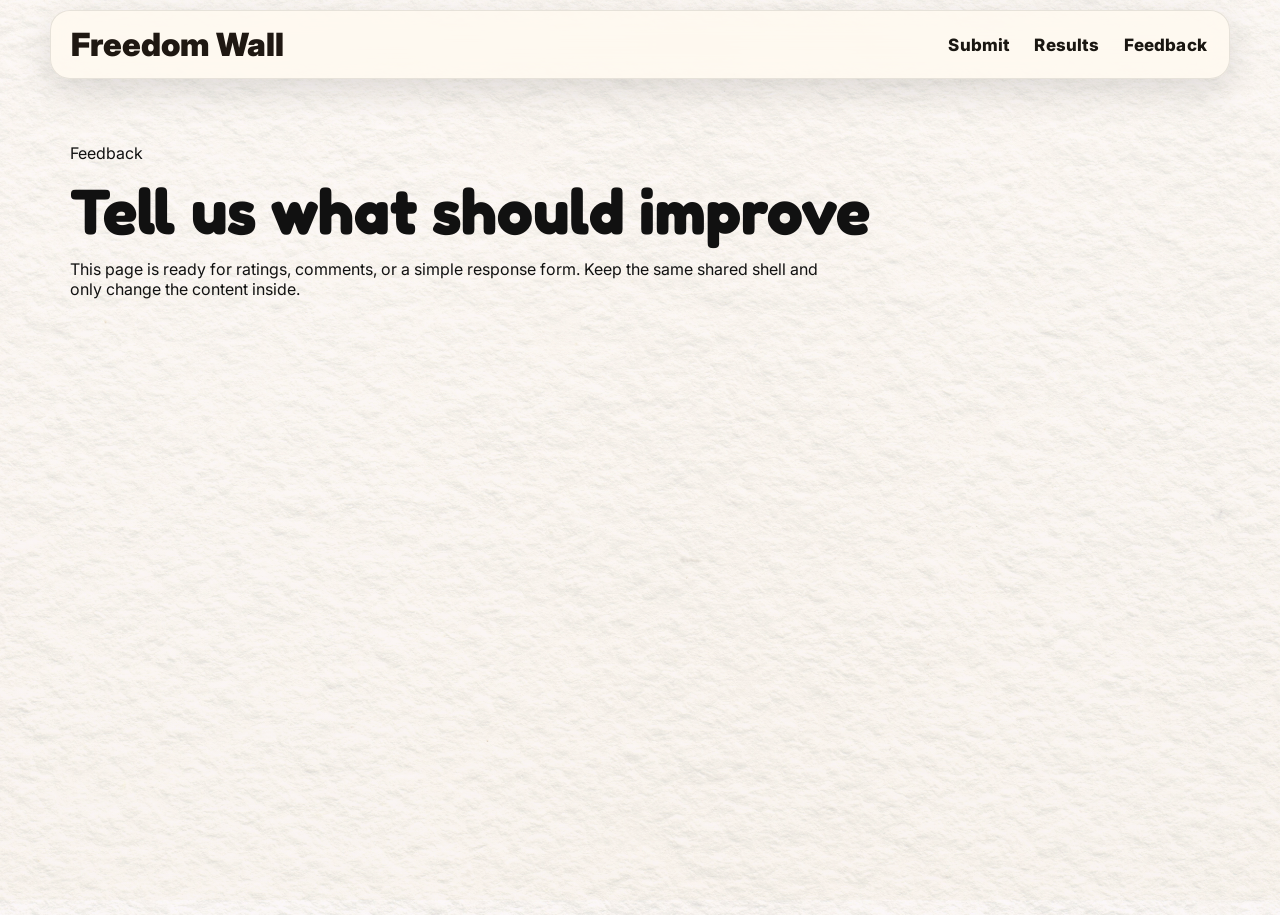
==== feedback.html @ 81dd907f "Update feedback.html" ====
<!DOCTYPE html>
<html lang="en">
<head>
    <meta charset="UTF-8">
    <meta name="viewport" content="width=device-width, initial-scale=1.0">
    <meta name="description" content="Feedback - Freedom Wall">
    <title>Feedback</title>
    <link rel="preconnect" href="https://fonts.googleapis.com">
    <link rel="preconnect" href="https://fonts.gstatic.com" crossorigin>
    <link href="https://fonts.googleapis.com/css2?family=Fredoka:wght@400;500;600;700&family=Inter:wght@400;500;600;700&display=swap" rel="stylesheet">
    <link rel="stylesheet" href="common.css">
</head>
<body>
    <header class="topbar" aria-label="Primary navigation">
        <div class="topbar-inner">
            <div class="brand">
                <a class="brand-link page-name" href="index.html">Freedom Wall</a>
            </div>

            <nav class="nav-links" role="navigation" aria-label="Main links">
                <a class="nav-link" href="submit.html">Submit</a>
                <a class="nav-link" href="results.html">Results</a>
                <a class="nav-link" href="feedback.html">Feedback</a>
            </nav>
        </div>
    </header>

    <main class="page">
        <section class="feedback-section" aria-labelledby="feedback-heading">
            <p class="eyebrow">Feedback</p>
            <h1 id="feedback-heading">Tell us what should improve</h1>
            <p class="hero-text">This page is ready for ratings, comments, or a simple response form. Keep the same shared shell and only change the content inside.</p>
        </section>
    </main>
</body>
</html>
---- common.css ----
:root {
    --bg: #fffaf0;
    --card: #fff4d6;
    --accent: #eb812a;
    --text: #111111;
    --muted: #8c400d;
}

* {
    box-sizing: border-box;
}

html,
body {
    margin: 0;
    min-height: 100%;
    color: var(--text);
    font-family: "Folio", Inter, Arial, sans-serif;
}

body {
    position: relative;
    overflow-x: hidden;
    background-color: #f4efe6;
    background-image: url('assets/images/paper.jpg');
    background-repeat: no-repeat;
    background-size: cover;
    background-attachment: fixed;
}

body::before {
    content: "";
    position: fixed;
    inset: 0;
    background: linear-gradient(rgba(255, 250, 242, 0.28), rgba(244, 233, 214, 0.18));
    pointer-events: none;
    z-index: 0;
}

.topbar {
    position: sticky;
    top: 0;
    z-index: 10;
    padding: 10px 0 8px;
}

.topbar-inner,
.page {
    max-width: 1180px;
    margin: 0 auto;
    padding: 16px 20px;
    position: relative;
    z-index: 1;
}

.topbar-inner {
    display: flex;
    align-items: center;
    justify-content: space-between;
    color: #1f1812;
    padding-top: 14px;
    padding-bottom: 14px;
    border: 1px solid rgba(24, 20, 16, 0.1);
    border-radius: 20px;
    background: rgba(255, 250, 240, 0.84);
    box-shadow: 0 12px 34px rgba(17, 17, 17, 0.12);
    backdrop-filter: blur(14px) saturate(1.1);
    -webkit-backdrop-filter: blur(14px) saturate(1.1);
}

.brand {
    display: flex;
    align-items: center;
    gap: 12px;
}

.page-name {
    font-size: 32px;
    font-weight: 900;
    display: block;
}

.brand-link,
.brand-link:link,
.brand-link:visited,
.brand-link:hover,
.brand-link:active {
    color: inherit;
    text-decoration: none;
}

.brand-link:focus {
    outline: none;
    box-shadow: none;
}

.nav-links {
    display: flex;
    gap: 20px;
    align-items: center;
}

.nav-link {
    position: relative;
    color: #1a1712;
    text-decoration: none;
    font-weight: 800;
    font-size: 17px;
    letter-spacing: 0.01em;
    padding: 6px 2px;
    transition: color 0.18s ease;
}

.nav-link:hover,
.nav-link:focus {
    color: #000000;
}

.nav-link::after {
    content: "";
    position: absolute;
    left: 0;
    bottom: -6px;
    width: 100%;
    height: 3px;
    background: var(--accent);
    transform: scaleX(0);
    transform-origin: left;
    transition: transform 0.28s ease;
    border-radius: 2px;
}

.nav-link:hover::after,
.nav-link:focus::after {
    transform: scaleX(1);
}

.page {
    position: relative;
    z-index: 1;
    min-height: calc(100vh - 72px);
}

.submit-button,
.results-button,
.btn,
.btnn {
    display: inline-block;
    padding: 12px 18px;
    border-radius: 12px;
    text-decoration: none;
    font-weight: 800;
    font-size: 16px;
}

.submit-button,
.btn {
    background: var(--accent);
    color: #fff;
    border: 1px solid transparent;
}

.results-button,
.btnn {
    border: 1px solid var(--text);
    color: var(--text);
    background: transparent;
}

.results-section,
.submit-section,
.feedback-section {
    padding: 24px 0;
}

.results-section h1,
.submit-section h1,
.feedback-section h1 {
    margin: 0;
    font-family: "Pump", Fredoka, Inter, sans-serif;
    font-size: clamp(42px, 5vw, 64px);
    line-height: 1;
    color: #111111;
}

.results-section .hero-text,
.submit-section .hero-text,
.feedback-section .hero-text {
    max-width: 760px;
}

@media (max-width: 900px) {
    .topbar-inner,
    .page {
        padding-left: 16px;
        padding-right: 16px;
    }

    .topbar-inner {
        border-radius: 18px;
    }
}

@media (max-width: 640px) {
    .nav-links {
        gap: 12px;
    }

    .page-name {
        font-size: 24px;
    }
}
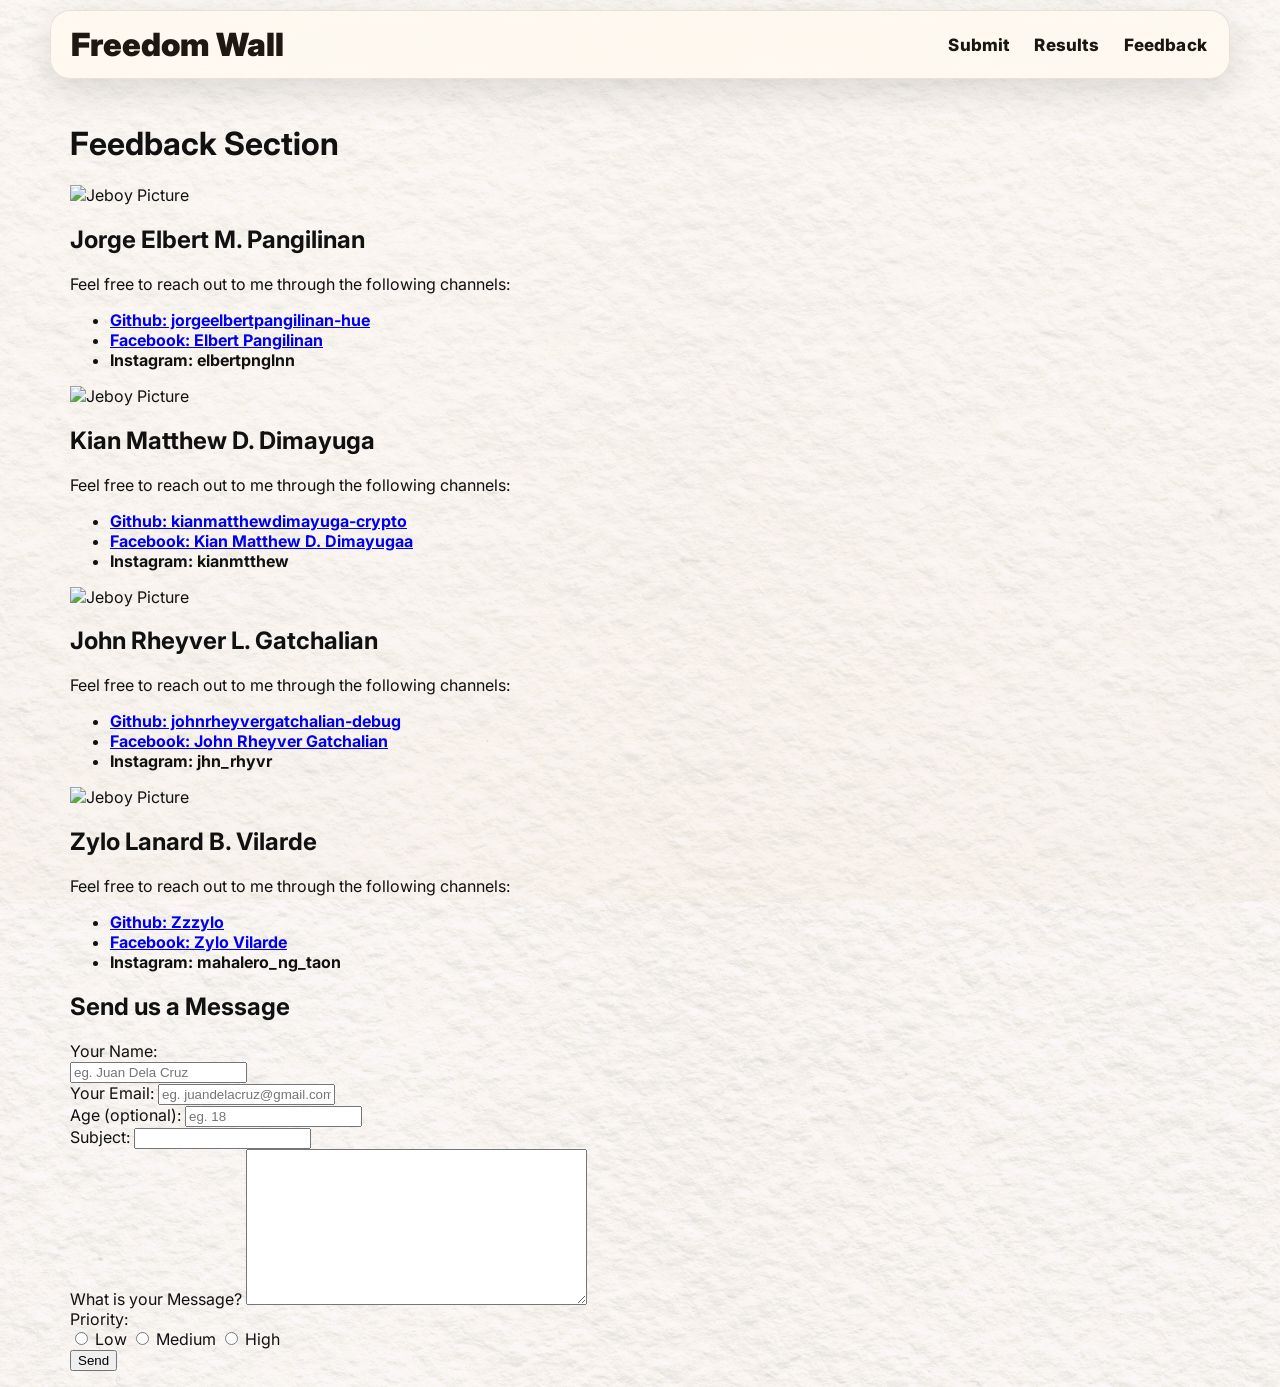
==== commit 64be8a16: "Enhance feedback.html with contact details and form Updated the feedback section to include contact " ====
--- a/feedback.html
+++ b/feedback.html
@@ -26,11 +26,88 @@
     </header>
 
     <main class="page">
-        <section class="feedback-section" aria-labelledby="feedback-heading">
-            <p class="eyebrow">Feedback</p>
-            <h1 id="feedback-heading">Tell us what should improve</h1>
-            <p class="hero-text">This page is ready for ratings, comments, or a simple response form. Keep the same shared shell and only change the content inside.</p>
-        </section>
+        <h1 class="feedback-title">Feedback Section</h1>
+        <div class="mainBox">
+            <div class="contacts-box">
+                <div class="sub-box">
+                <div class="jeboy-contacts">
+                    <img class="jeboy-pic" src="pictureKo.png" alt="Jeboy Picture">
+                    <h2>Jorge Elbert M. Pangilinan</h2>
+                    <p>Feel free to reach out to me through the following channels:</p>
+                    <ul class="contact-list">
+                        <li><a href="https://github.com/jorgeelbertpangilinan-hue"><i class="fa-brands fa-square-github"></i><strong>Github: jorgeelbertpangilinan-hue</strong></a></li>
+                        <li><a href="https://www.facebook.com/elbert.pangilinan.2024"><i class="fa-brands fa-square-facebook"></i><strong>Facebook: Elbert Pangilinan</strong></a></li>
+                        <li><i class="fa-brands fa-square-instagram"></i><strong>Instagram: elbertpnglnn</strong></li>
+                    </ul>
+                </div>
+                <div class="jeboy-contacts">
+                    <img class="jeboy-pic" src="kianPicEdited.png" alt="Jeboy Picture">
+                    <h2>Kian Matthew D. Dimayuga</h2>
+                    <p>Feel free to reach out to me through the following channels:</p>
+                    <ul class="contact-list">
+                        <li><a href="https://github.com/jorgeelbertpangilinan-hue"><i class="fa-brands fa-square-github"></i><strong>Github: kianmatthewdimayuga-crypto</strong></a></li>
+                        <li><a href="https://www.facebook.com/elbert.pangilinan.2024"><i class="fa-brands fa-square-facebook"></i><strong>Facebook: Kian Matthew D. Dimayugaa</strong></a></li>
+                        <li><i class="fa-brands fa-square-instagram"></i><strong>Instagram: kianmtthew</strong></li>
+                    </ul>
+                </div>
+                </div>
+                <div class="sub-box">
+                <div class="jeboy-contacts">
+                    <img class="jeboy-pic" src="verPicEdited.png" alt="Jeboy Picture">
+                    <h2>John Rheyver L. Gatchalian</h2>
+                    <p>Feel free to reach out to me through the following channels:</p>
+                    <ul class="contact-list">
+                        <li><a href="https://github.com/jorgeelbertpangilinan-hue"><i class="fa-brands fa-square-github"></i><strong>Github: johnrheyvergatchalian-debug</strong></a></li>
+                        <li><a href="https://www.facebook.com/elbert.pangilinan.2024"><i class="fa-brands fa-square-facebook"></i><strong>Facebook: John Rheyver Gatchalian</strong></a></li>
+                        <li><i class="fa-brands fa-square-instagram"></i><strong>Instagram: jhn_rhyvr</strong></li>
+                    </ul>
+                </div>
+                <div class="jeboy-contacts">
+                    <img class="jeboy-pic" src="zylo.jpg" alt="Jeboy Picture">
+                    <h2>Zylo Lanard B. Vilarde</h2>
+                    <p>Feel free to reach out to me through the following channels:</p>
+                    <ul class="contact-list">
+                        <li><a href="https://github.com/jorgeelbertpangilinan-hue"><i class="fa-brands fa-square-github"></i><strong>Github: Zzzylo</strong></a></li>
+                        <li><a href="https://www.facebook.com/elbert.pangilinan.2024"><i class="fa-brands fa-square-facebook"></i><strong>Facebook: Zylo Vilarde</strong></a></li>
+                        <li><i class="fa-brands fa-square-instagram"></i><strong>Instagram: mahalero_ng_taon</strong></li>
+                    </ul>
+                </div>
+                </div>
+            </div>
+            <div class="form-box">
+                <h2>Send us a Message</h2>
+                <form>
+                    <label for="full-name">Your Name: </label>
+                    <br>
+                    <input type="text" id="full-name" name="name" placeholder="eg. Juan Dela Cruz" required >
+                    <br>
+                    <label for="email">Your Email:</label>
+                    <input type="text" id="email" name="email" placeholder="eg. juandelacruz@gmail.com" required>
+                    <br>
+                    <label for="age">Age (optional): </label>
+                    <input type="number" id="age" name="age" placeholder="eg. 18">
+                    <br>
+                    <label for="subject">Subject: </label>
+                    <input type="text" id="subject" name="subject">
+                    <br>
+                    <label for="message">What is your Message?</label>
+                    <textarea cols="40" rows="10" name="message" id="message"></textarea>
+                    <br>
+                    <label for="priority">Priority:</label>
+                    <div class="prio">
+                    <input type="radio" id="low" name="priority" value="low">
+                    <label for="low">Low</label>
+                    <input type="radio" id="medium" name="priority" value="medium">
+                    <label for="medium">Medium</label>
+                    <input type="radio" id="high" name="priority" value="high">
+                    <label for="high">High</label>
+                    <br>
+                    <div class="button-container">
+                    <button type="submit">Send</button>
+                    </div>
+                </form>
+            </div>
+        </div>
     </main>
 </body>
 </html>
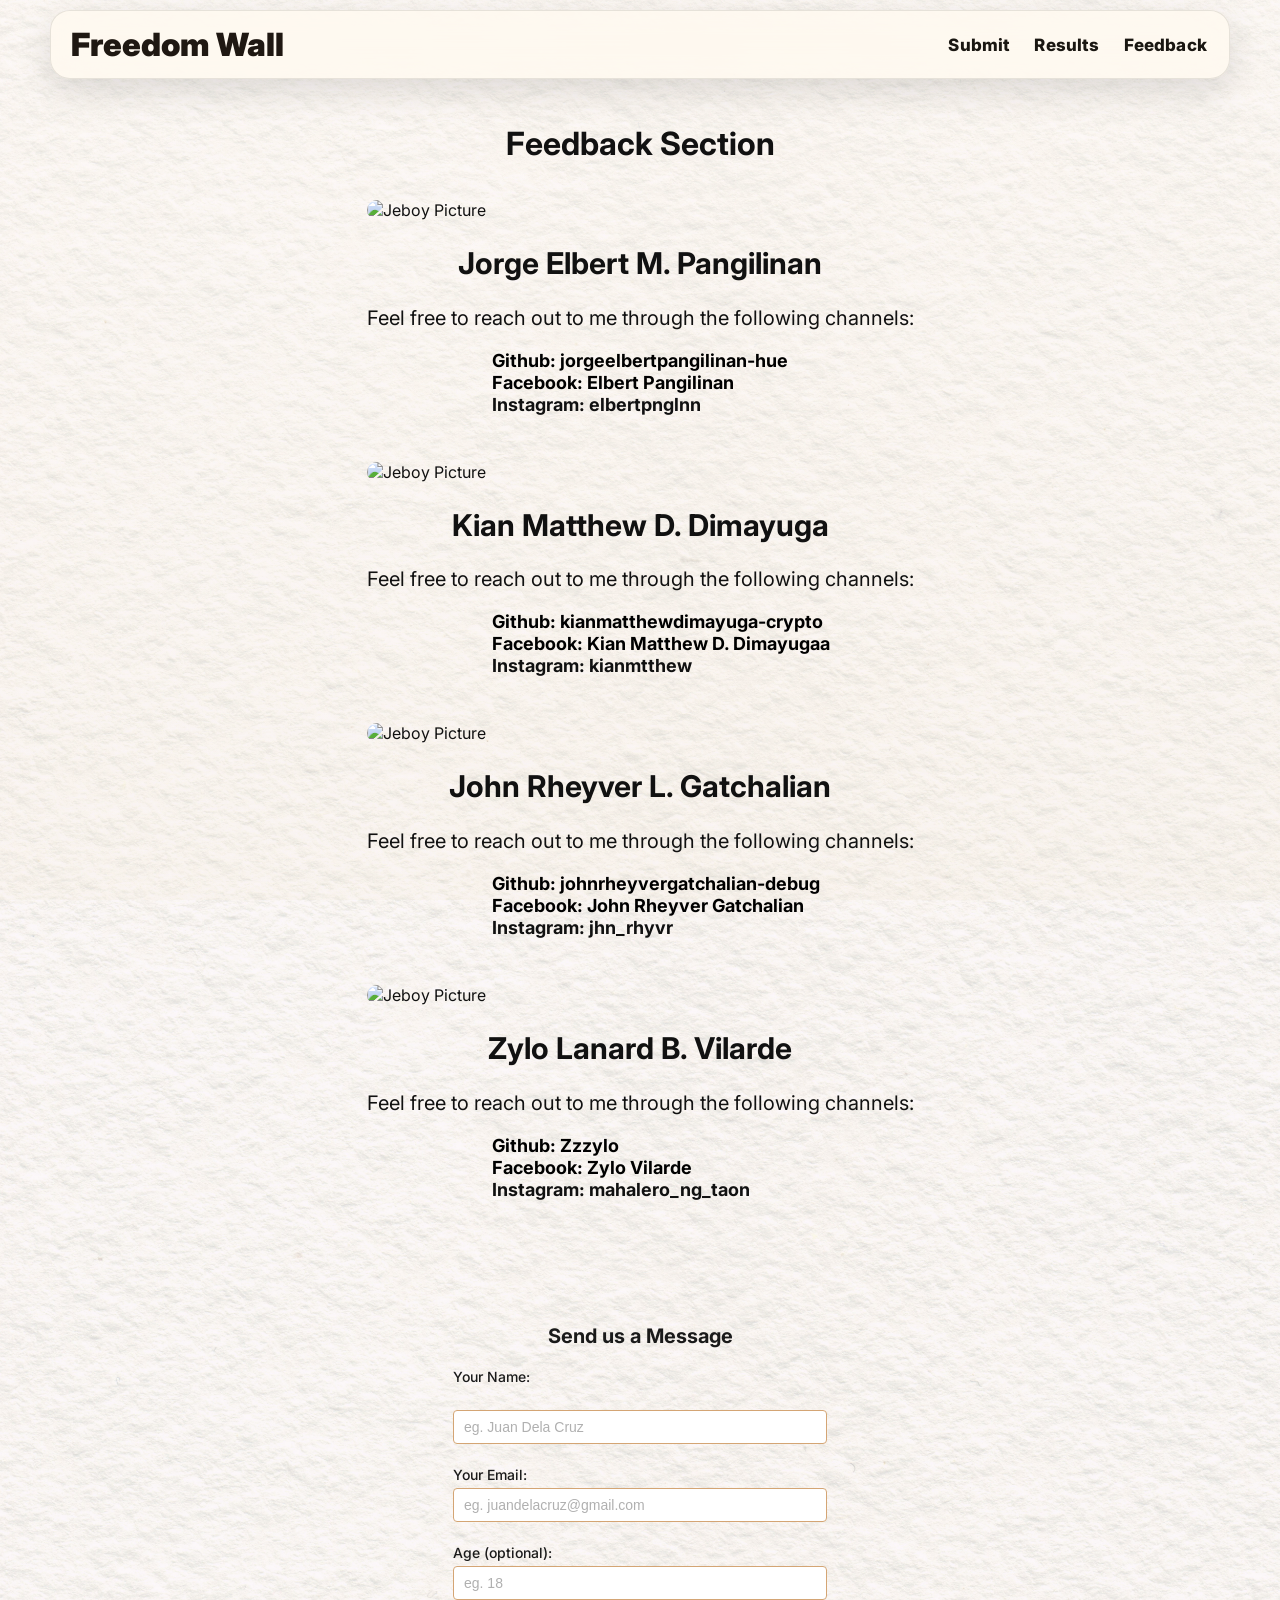
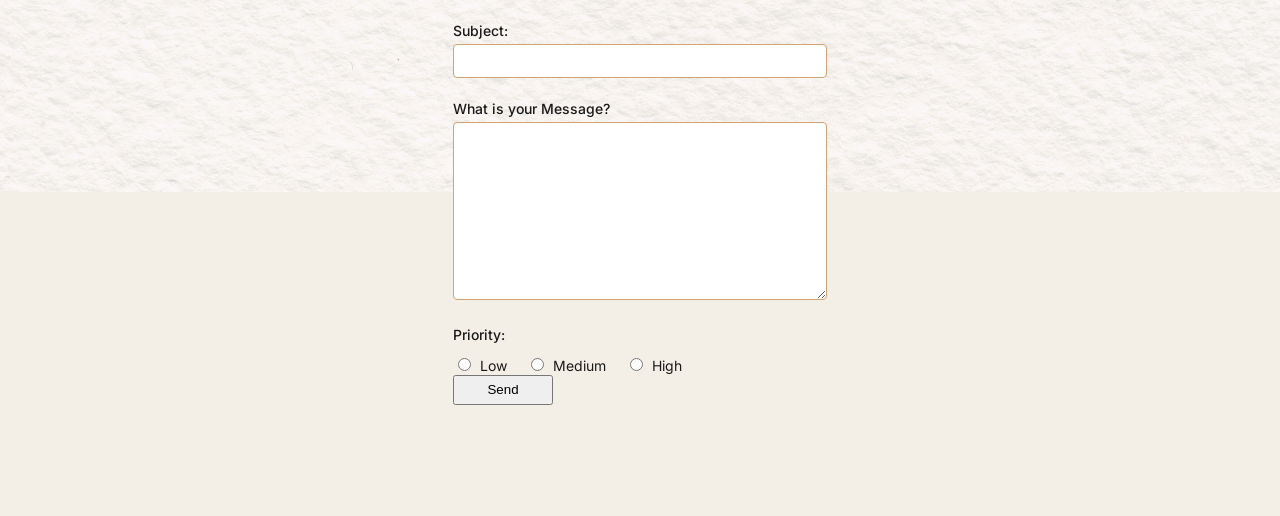
==== commit 438eb439: "Add feedback.css stylesheet link to feedback.html" ====
--- a/feedback.html
+++ b/feedback.html
@@ -9,6 +9,7 @@
     <link rel="preconnect" href="https://fonts.gstatic.com" crossorigin>
     <link href="https://fonts.googleapis.com/css2?family=Fredoka:wght@400;500;600;700&family=Inter:wght@400;500;600;700&display=swap" rel="stylesheet">
     <link rel="stylesheet" href="common.css">
+    <link rel="stylesheet" href="feedback.css">
 </head>
 <body>
     <header class="topbar" aria-label="Primary navigation">
--- a/feedback.css
+++ b/feedback.css
@@ -0,0 +1,164 @@
+
+.feedback-title{
+    text-align: center;
+}
+.mainBox{
+    /* border: 2px solid red; */
+    display: flex;
+    flex-direction: column;
+    justify-content: center;
+    align-items: center;
+}
+.mainBox h1{
+    text-align: center;
+}
+.jeboy-contacts img{
+    height: 500px;
+    width: 500px;
+    border-radius: 50px;
+}
+.contacts-box{
+    display: flex;
+    flex-direction: column;
+}
+.jeboy-contacts{
+    padding: 15px;
+}
+.jeboy-contacts a{
+    text-decoration: none;
+    color: black;
+}
+.jeboy-contacts h2{
+    font-size: 30px;
+    text-align: center;
+}
+.jeboy-contacts p{
+    text-align: center;
+    font-size: 20px;
+}
+.jeboy-contacts li{
+    font-size: 18px;
+    list-style: none;
+    padding-left: 60px;
+}
+.jeboy-contacts i{
+    padding-right: 25px;
+    height: 20px;
+    width: 15px;
+}
+.form-box {
+  /* background-color: #f5ede4; */
+  /* border: 2px solid #c84b4b; */
+  padding: 25px;
+  margin : 50px;
+  border-radius: 6px;
+  
+}
+
+/* The title "Send us a Message" */
+.form-box h2 {
+  text-align: center;
+  color: #1a1a1a;
+  margin-bottom: 20px;
+  font-size: 20px;
+}
+
+/* All the labels like "Your Name:" */
+.form-box label {
+  display: block;
+  color: #1a1a1a;
+  margin-bottom: 5px;
+  margin-top: 12px;
+  font-weight: 500;
+  font-size: 14px;
+}
+
+/* Remove top margin from the very first label */
+.form-box label:first-of-type {
+  margin-top: 0;
+}
+
+/* All the input boxes (text, email, number) */
+.form-box input[type="text"],
+.form-box input[type="email"],
+.form-box input[type="number"] {
+  width: 100%;
+  padding: 8px 10px;
+  border: 1px solid #d4a574;
+  border-radius: 4px;
+  font-size: 14px;
+  margin-bottom: 10px;
+  box-sizing: border-box;
+}
+
+/* Make input boxes look better when you click on them */
+.form-box input[type="text"]:focus,
+.form-box input[type="email"]:focus,
+.form-box input[type="number"]:focus {
+  outline: none;
+  border-color: #c84b4b;
+  background-color: #fefbf7;
+}
+
+/* The big message input box */
+.form-box textarea {
+  width: 100%;
+  padding: 8px 10px;
+  border: 1px solid #d4a574;
+  border-radius: 4px;
+  font-size: 14px;
+  margin-bottom: 10px;
+  box-sizing: border-box;
+  min-height: 100px;
+}
+
+/* Make textarea look better when clicked */
+.form-box textarea:focus {
+  outline: none;
+  border-color: #c84b4b;
+  background-color: #fefbf7;
+}
+
+/* The priority buttons section */
+.prio {
+  margin-top: 12px;
+  margin-bottom: 20px;
+}
+
+/* Style the radio buttons */
+.prio input[type="radio"] {
+  margin-right: 5px;
+  cursor: pointer;
+  accent-color: #c84b4b;
+}
+
+/* Labels for radio buttons (Low, Medium, High) */
+.prio label {
+  margin-top: 0;
+  margin-bottom: 0;
+  margin-right: 15px;
+  font-weight: 400;
+  display: inline;
+  cursor: pointer;
+}
+
+/* Placeholder text inside inputs */
+input::placeholder,
+textarea::placeholder {
+  color: #b0b0b0;
+}
+
+.form-box button{
+    height: 30px;
+    width: 100px;
+    
+}
+.form-box button:hover {
+   outline: 2px solid rgba(201, 146, 0, 0.25);
+    outline-offset: 2px;
+}
+
+/* Make button even darker when you click it */
+.form-box button:active {
+  background-color: #933232;
+}
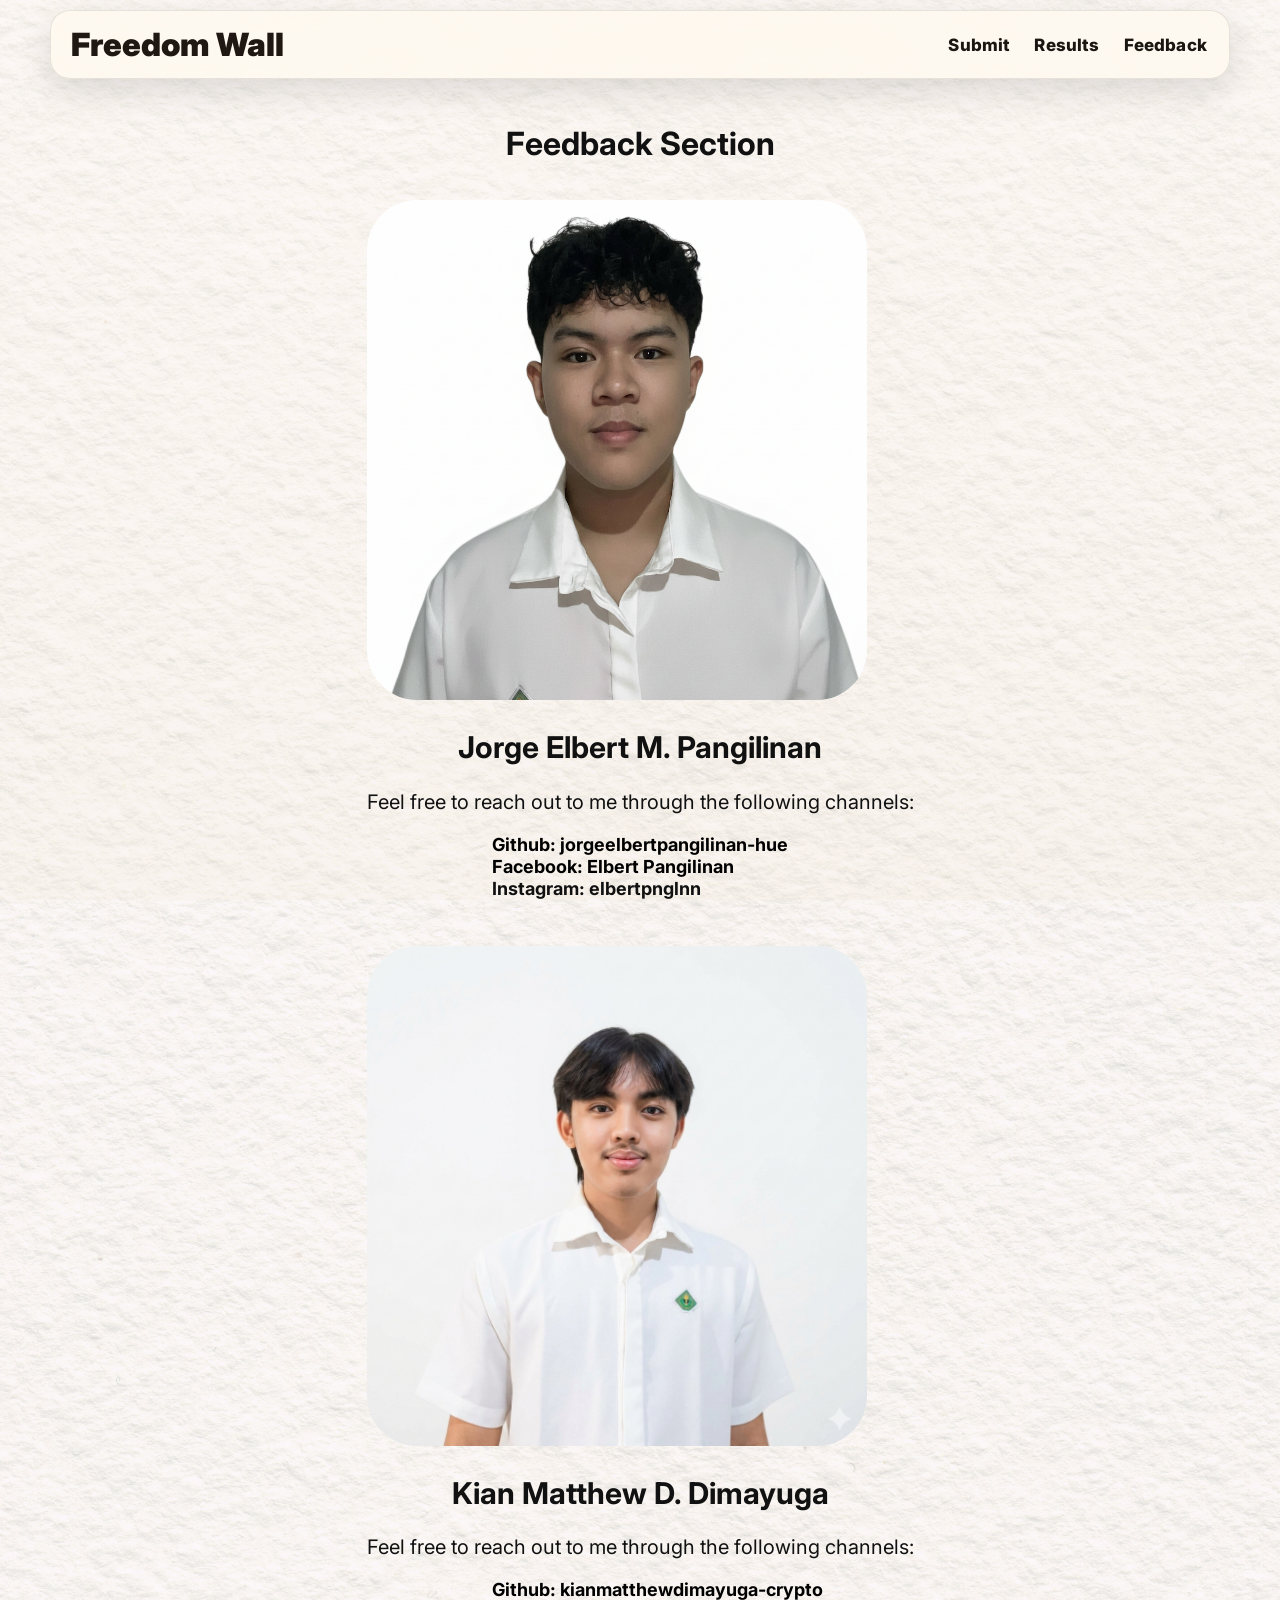
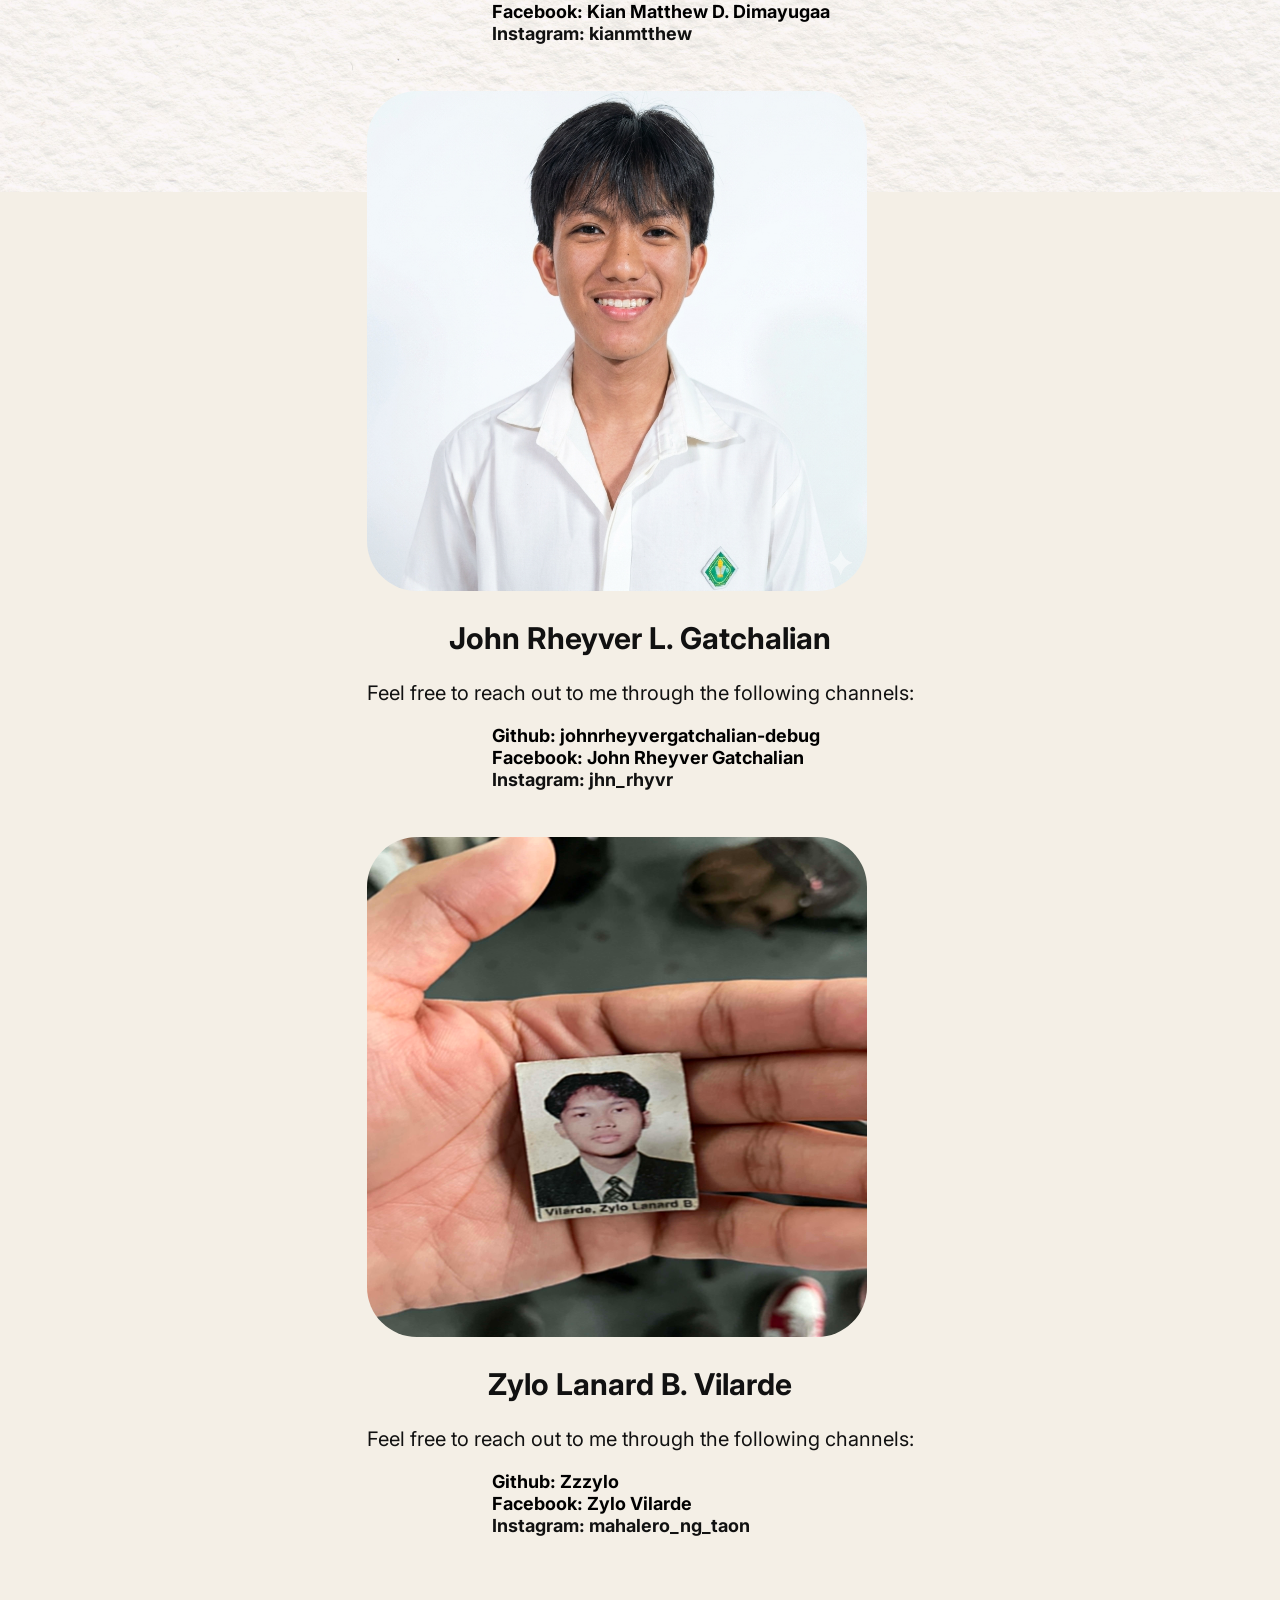
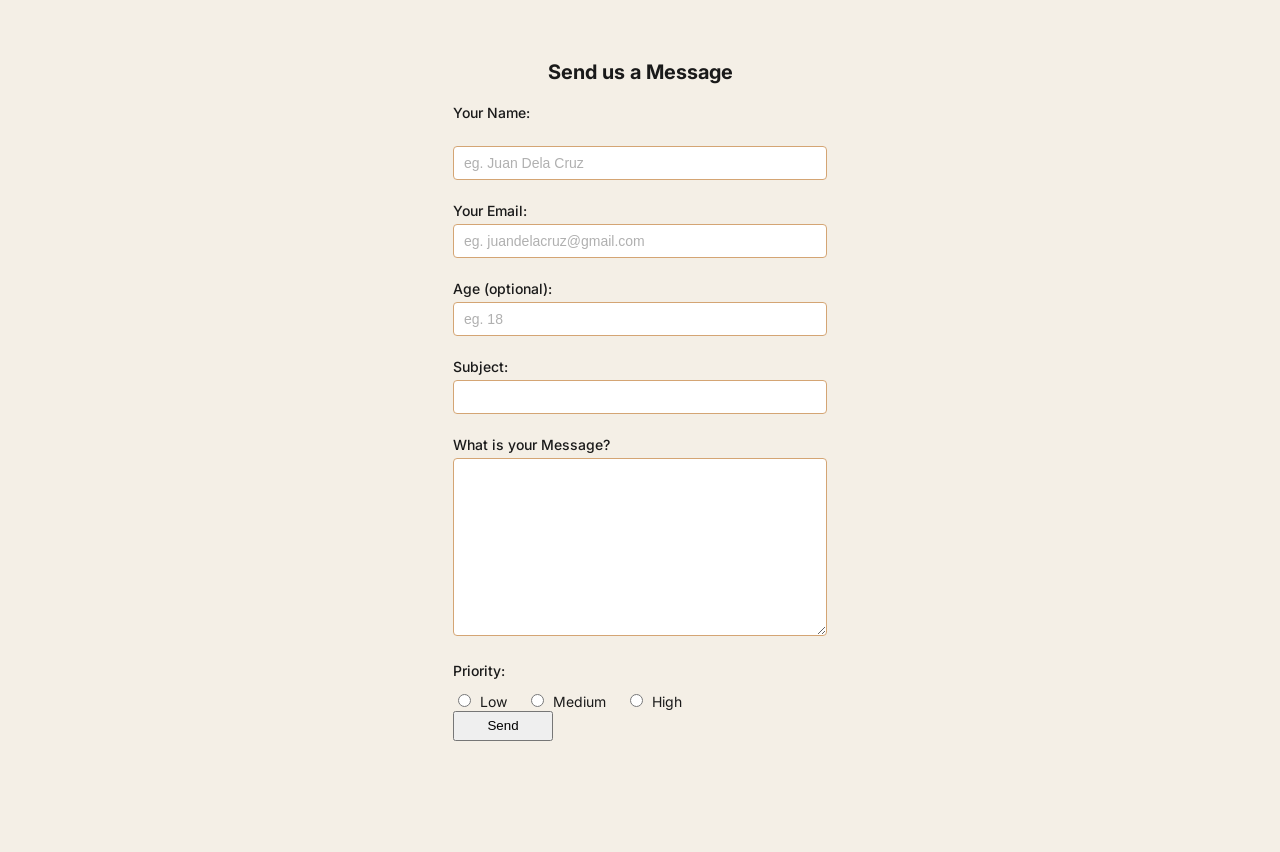
==== commit 4d9699ee: "Update feedback.html" ====
--- a/feedback.html
+++ b/feedback.html
@@ -32,7 +32,7 @@
             <div class="contacts-box">
                 <div class="sub-box">
                 <div class="jeboy-contacts">
-                    <img class="jeboy-pic" src="pictureKo.png" alt="Jeboy Picture">
+                    <img class="jeboy-pic" src="assets/images/pictureKo.png" alt="Jeboy Picture">
                     <h2>Jorge Elbert M. Pangilinan</h2>
                     <p>Feel free to reach out to me through the following channels:</p>
                     <ul class="contact-list">
@@ -42,7 +42,7 @@
                     </ul>
                 </div>
                 <div class="jeboy-contacts">
-                    <img class="jeboy-pic" src="kianPicEdited.png" alt="Jeboy Picture">
+                    <img class="jeboy-pic" src="assets/images/kianPicEdited.png" alt="Jeboy Picture">
                     <h2>Kian Matthew D. Dimayuga</h2>
                     <p>Feel free to reach out to me through the following channels:</p>
                     <ul class="contact-list">
@@ -54,7 +54,7 @@
                 </div>
                 <div class="sub-box">
                 <div class="jeboy-contacts">
-                    <img class="jeboy-pic" src="verPicEdited.png" alt="Jeboy Picture">
+                    <img class="jeboy-pic" src="assets/images/verPicEdited.png" alt="Jeboy Picture">
                     <h2>John Rheyver L. Gatchalian</h2>
                     <p>Feel free to reach out to me through the following channels:</p>
                     <ul class="contact-list">
@@ -64,7 +64,7 @@
                     </ul>
                 </div>
                 <div class="jeboy-contacts">
-                    <img class="jeboy-pic" src="zylo.jpg" alt="Jeboy Picture">
+                    <img class="jeboy-pic" src="assets/images/zylo.jpg" alt="Jeboy Picture">
                     <h2>Zylo Lanard B. Vilarde</h2>
                     <p>Feel free to reach out to me through the following channels:</p>
                     <ul class="contact-list">
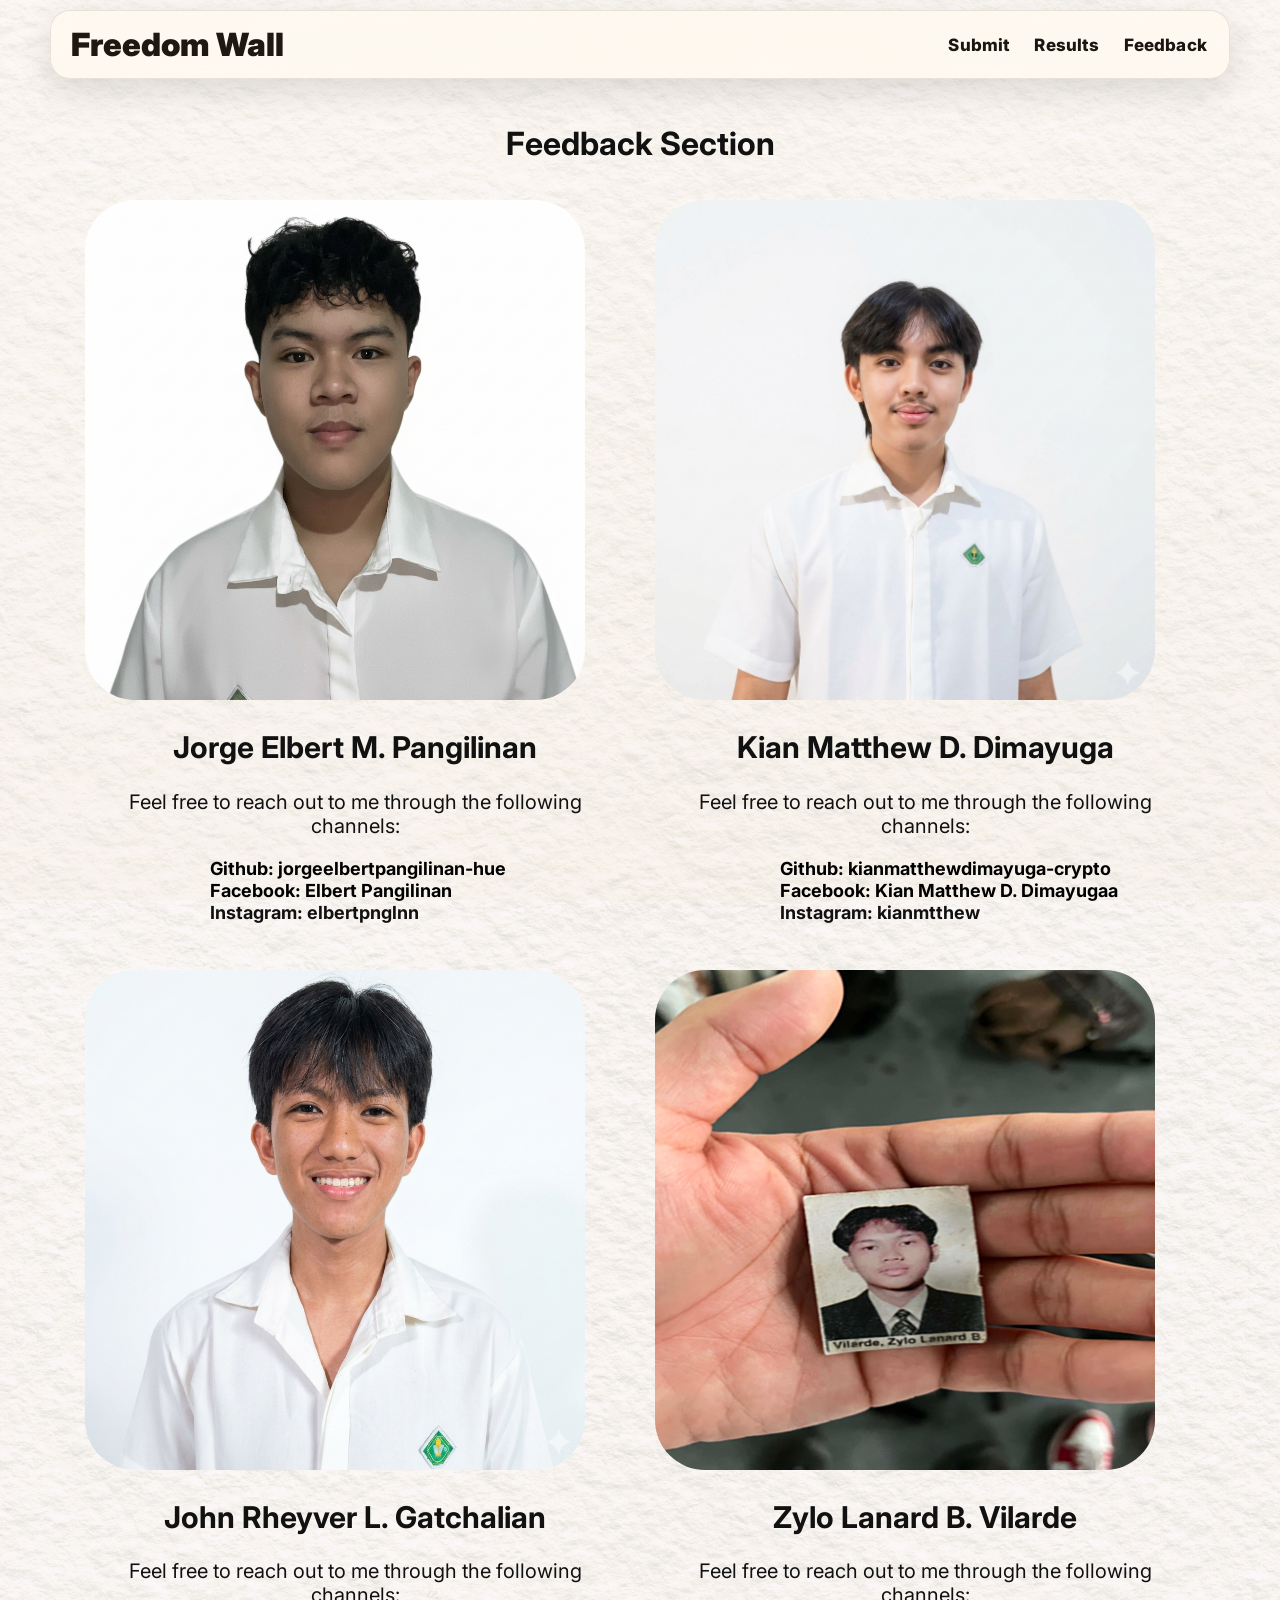
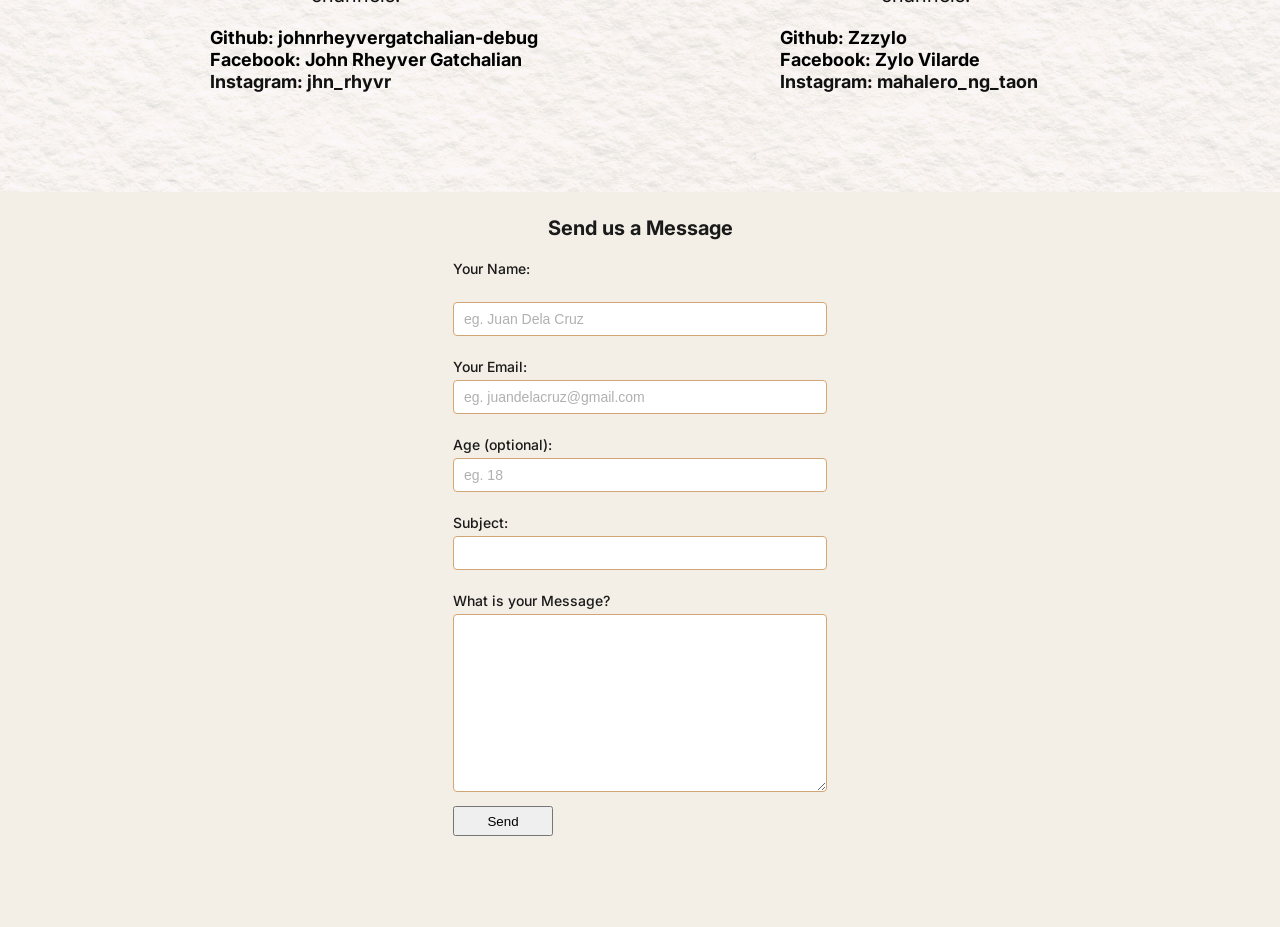
==== commit bf2e6bcb: "Update feedback.html" ====
--- a/feedback.html
+++ b/feedback.html
@@ -94,15 +94,6 @@
                     <label for="message">What is your Message?</label>
                     <textarea cols="40" rows="10" name="message" id="message"></textarea>
                     <br>
-                    <label for="priority">Priority:</label>
-                    <div class="prio">
-                    <input type="radio" id="low" name="priority" value="low">
-                    <label for="low">Low</label>
-                    <input type="radio" id="medium" name="priority" value="medium">
-                    <label for="medium">Medium</label>
-                    <input type="radio" id="high" name="priority" value="high">
-                    <label for="high">High</label>
-                    <br>
                     <div class="button-container">
                     <button type="submit">Send</button>
                     </div>
--- a/feedback.css
+++ b/feedback.css
@@ -20,6 +20,10 @@
 .contacts-box{
     display: flex;
     flex-direction: column;
+}
+.sub-box{
+    flex-direction: row;
+    display: flex;
 }
 .jeboy-contacts{
     padding: 15px;
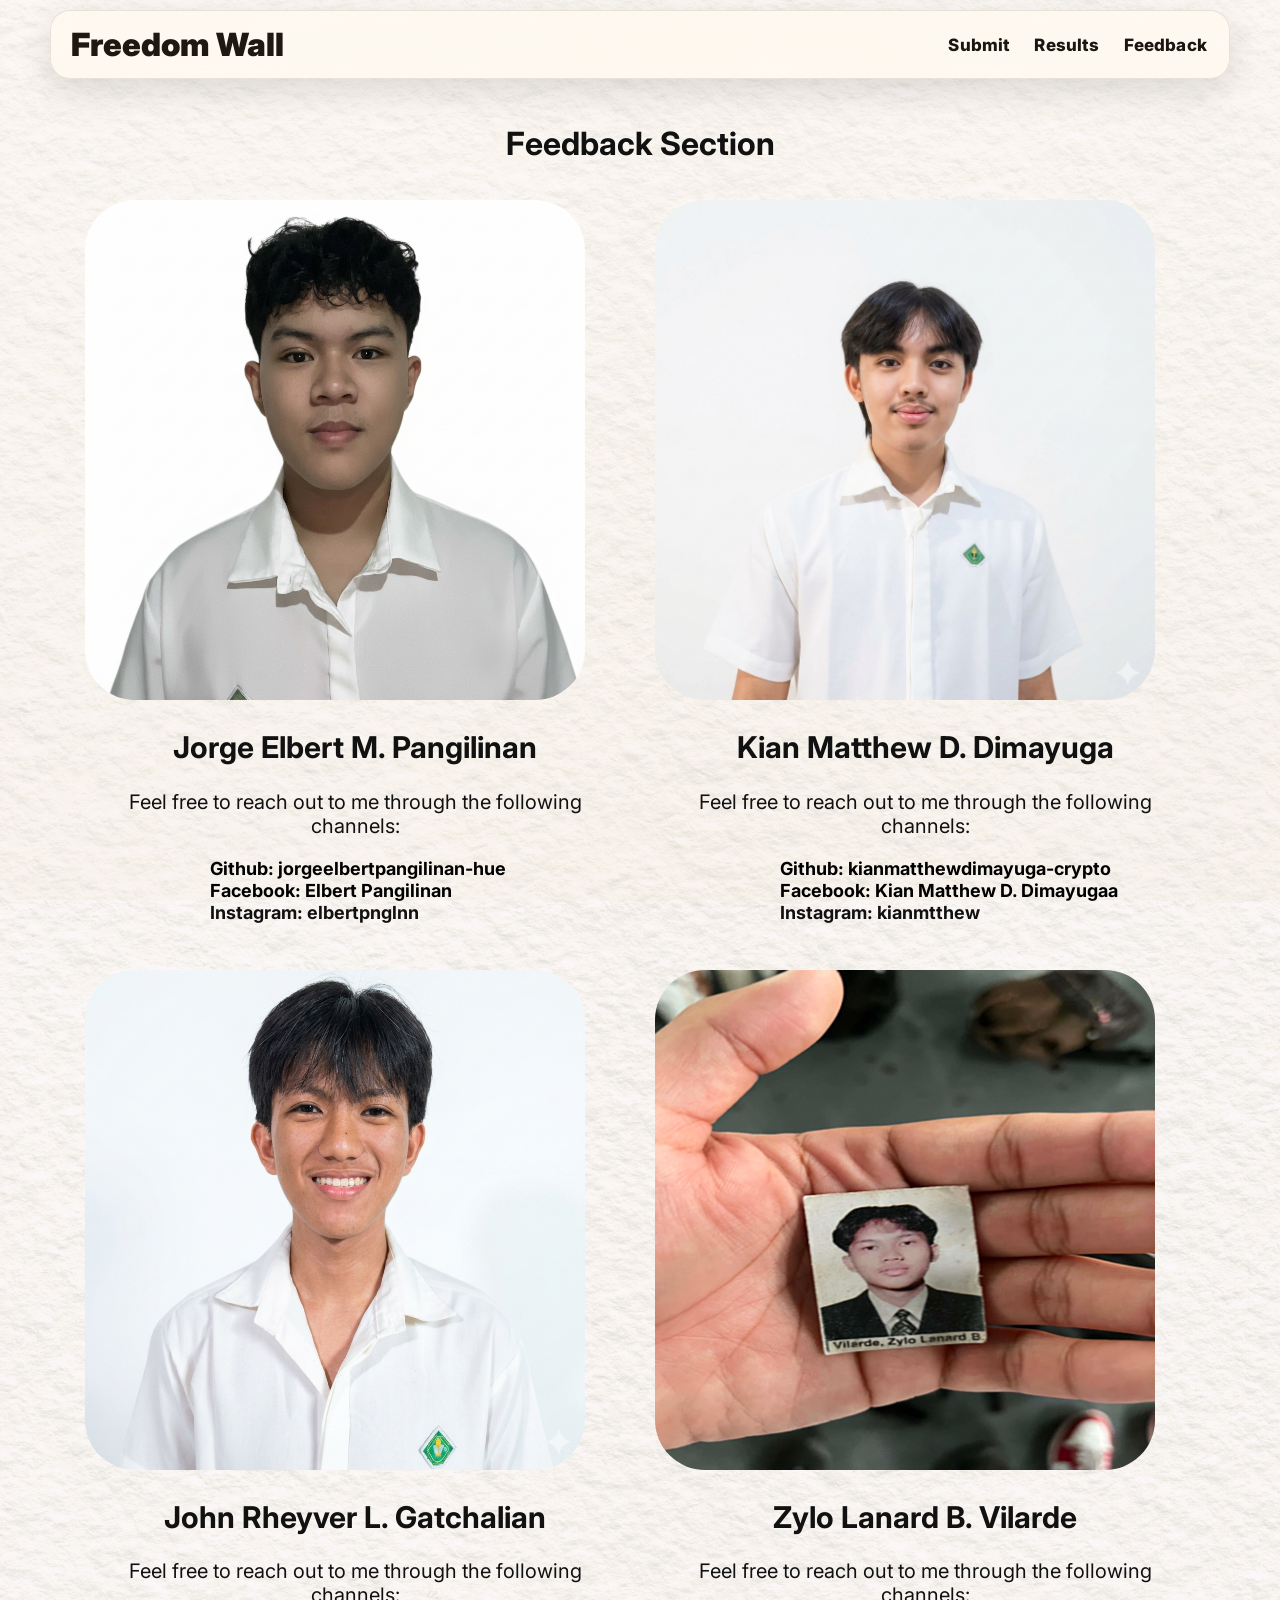
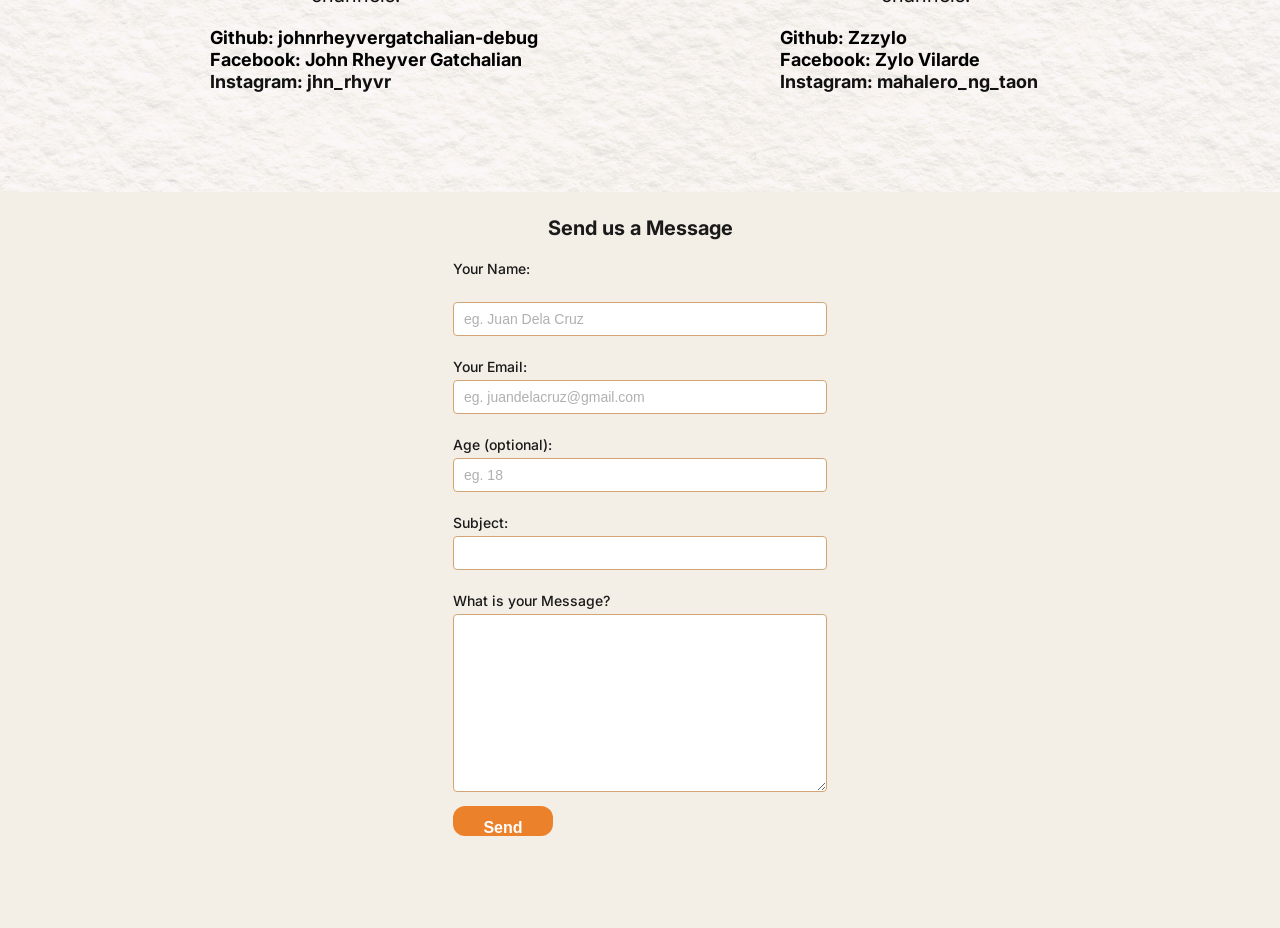
==== commit ba2d9b4a: "Add class to submit button in feedback form" ====
--- a/feedback.html
+++ b/feedback.html
@@ -95,7 +95,7 @@
                     <textarea cols="40" rows="10" name="message" id="message"></textarea>
                     <br>
                     <div class="button-container">
-                    <button type="submit">Send</button>
+                    <button type="submit" class="submit-button btn">Send</button>
                     </div>
                 </form>
             </div>
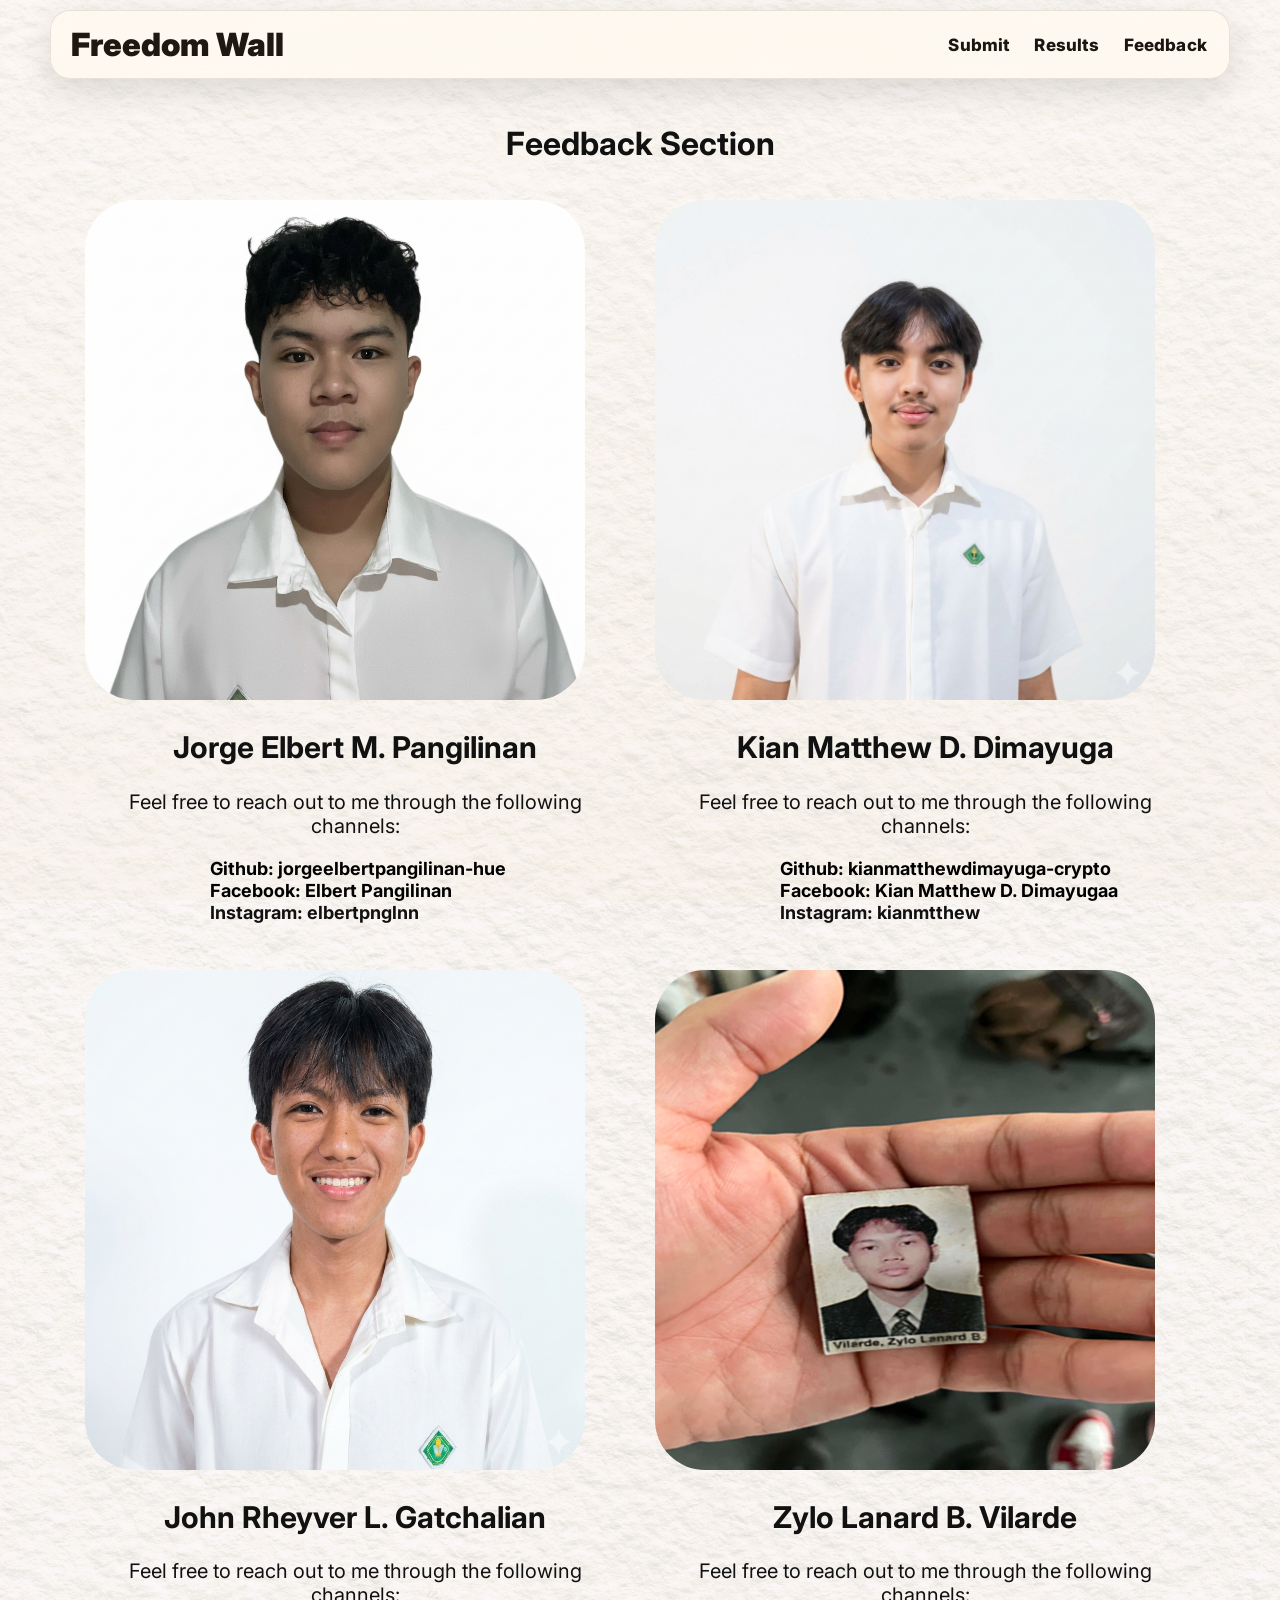
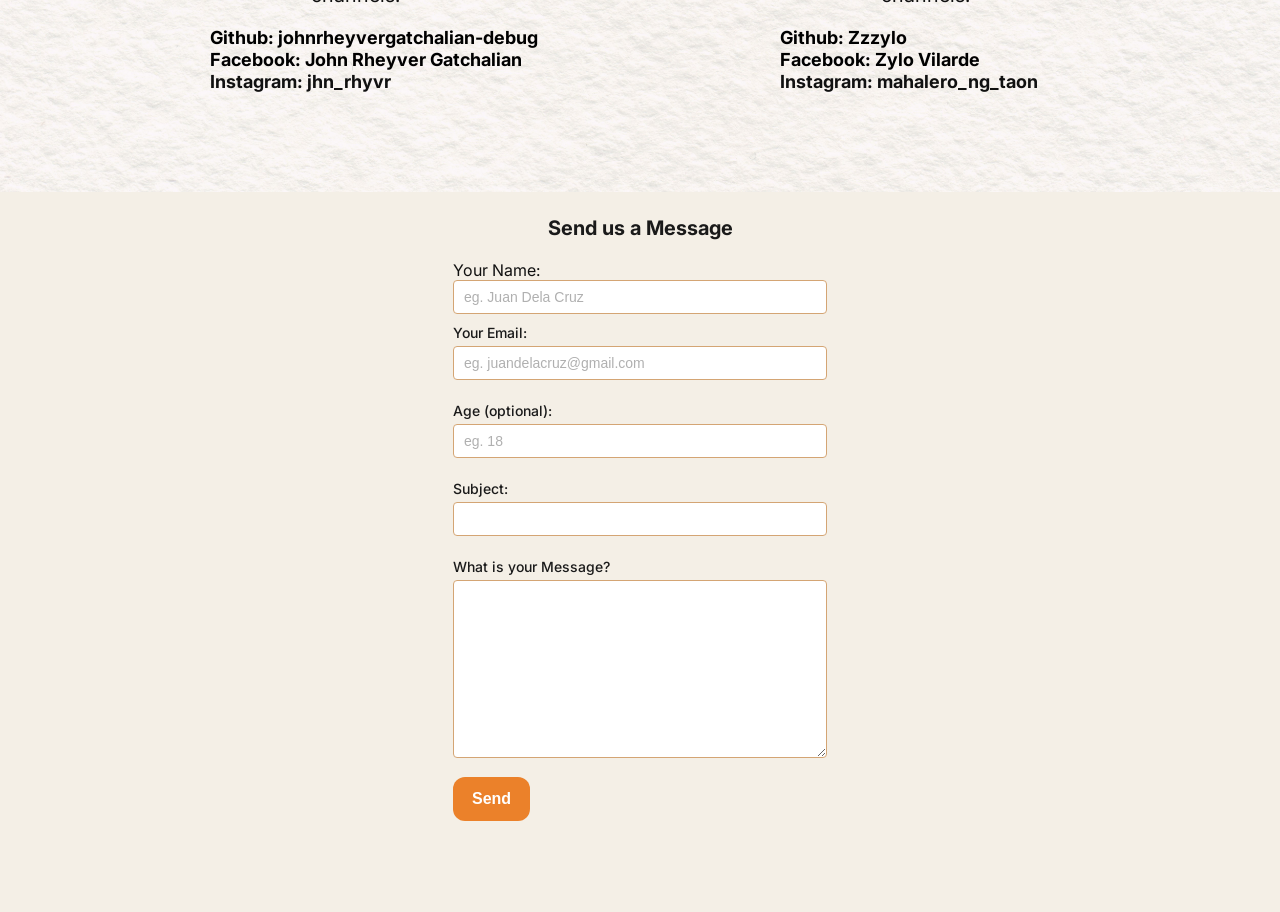
==== commit c1b92f0d: "Update form tag to include method and action attributes" ====
--- a/feedback.html
+++ b/feedback.html
@@ -77,7 +77,7 @@
             </div>
             <div class="form-box">
                 <h2>Send us a Message</h2>
-                <form>
+                <form method="POST" action="process_feedback.php>
                     <label for="full-name">Your Name: </label>
                     <br>
                     <input type="text" id="full-name" name="name" placeholder="eg. Juan Dela Cruz" required >
--- a/feedback.css
+++ b/feedback.css
@@ -153,10 +153,12 @@
 }
 
 .form-box button{
-    height: 30px;
-    width: 100px;
-    
+    display: flex;
+    gap: 5px;
+    margin-top: 5px;
+    flex-wrap: wrap;
 }
+
 .form-box button:hover {
    outline: 2px solid rgba(201, 146, 0, 0.25);
     outline-offset: 2px;
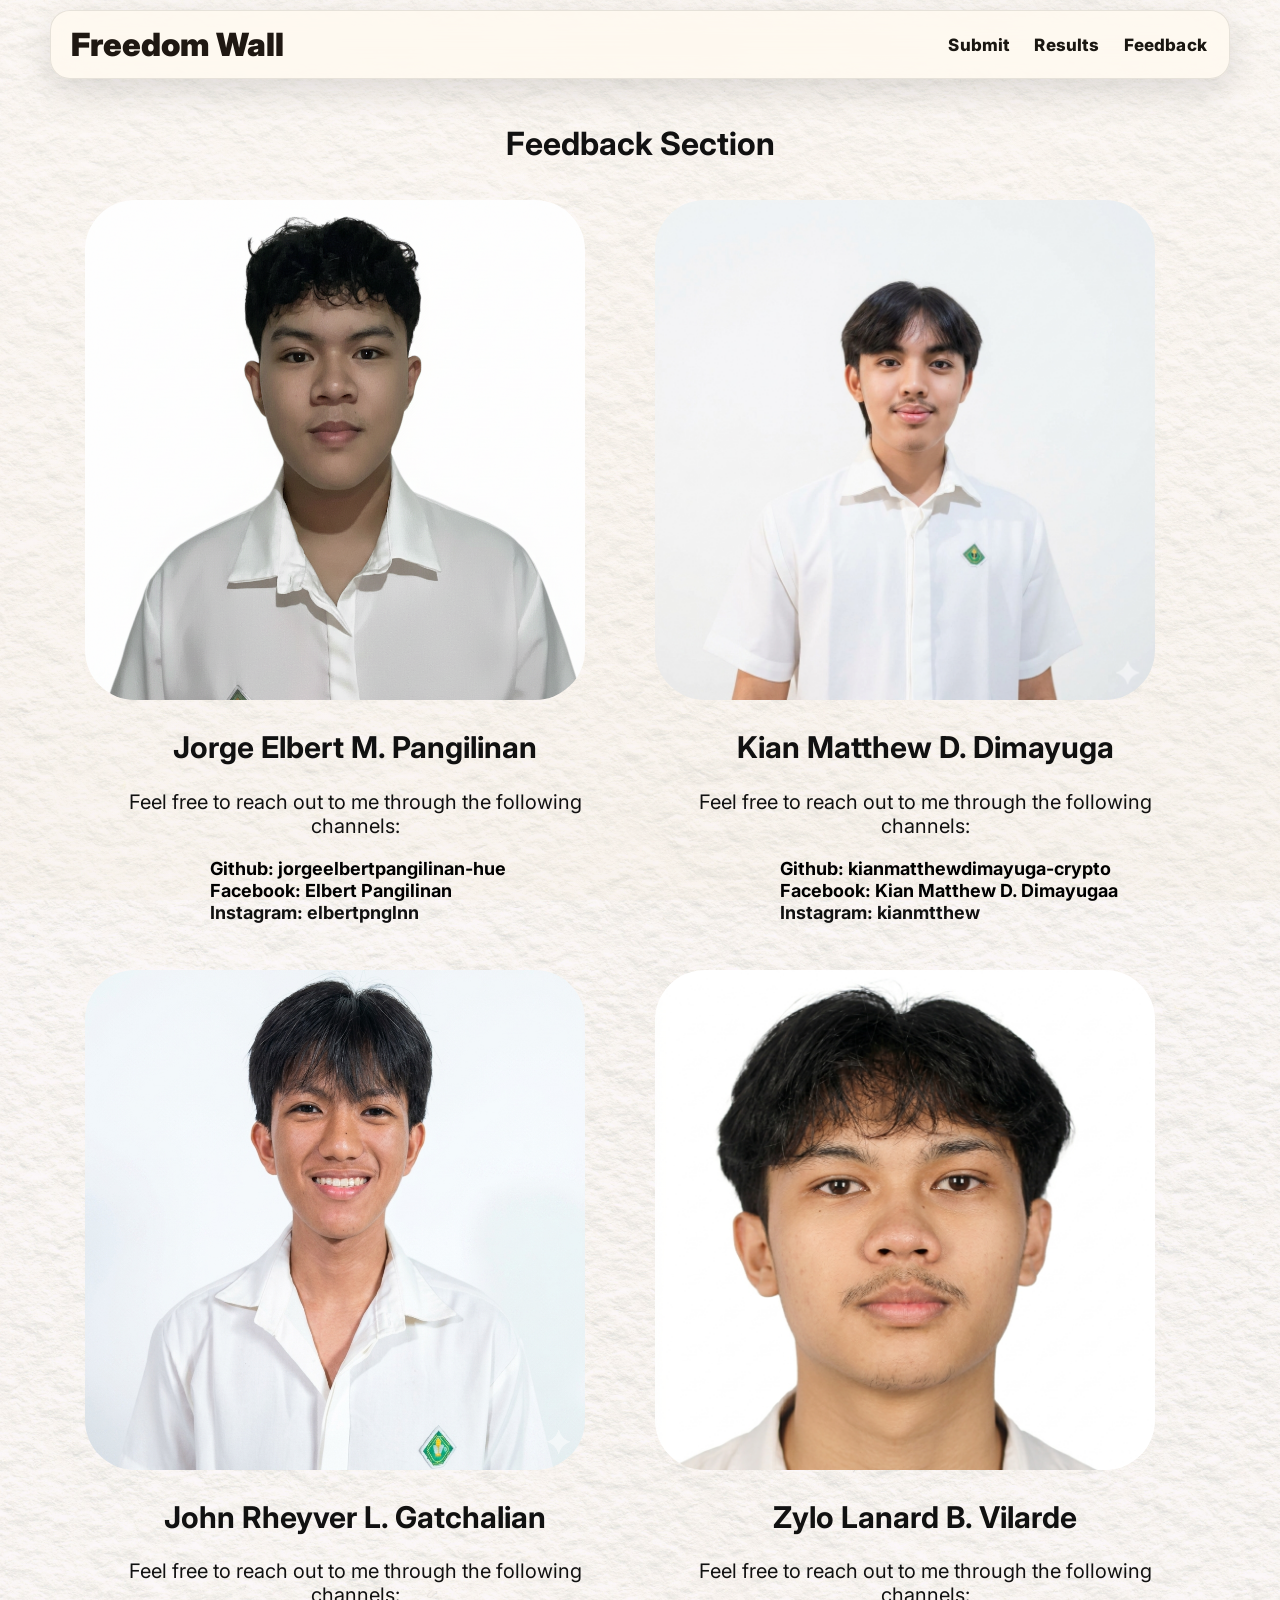
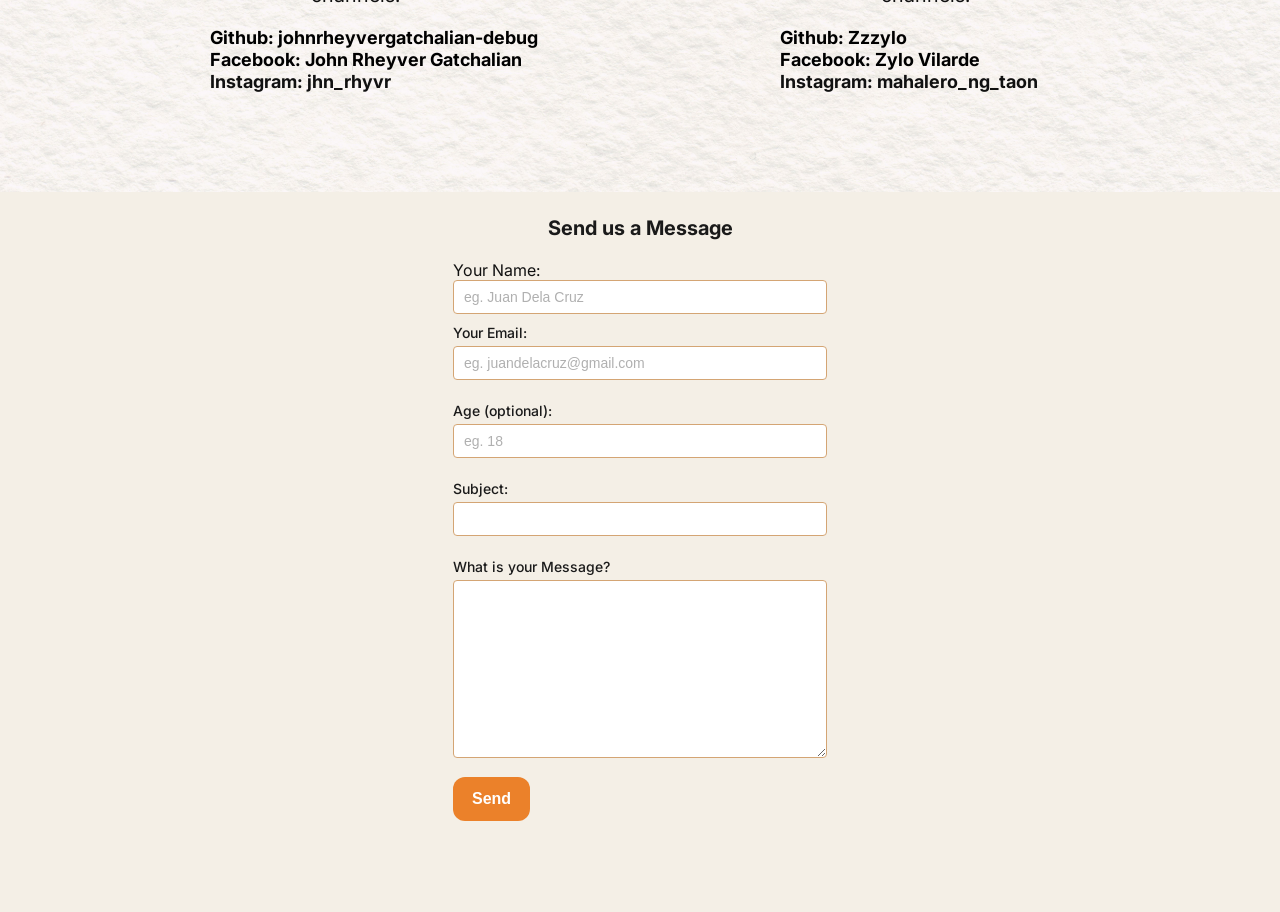
==== commit 75f867f7: "Update feedback.html" ====
--- a/feedback.html
+++ b/feedback.html
@@ -64,7 +64,7 @@
                     </ul>
                 </div>
                 <div class="jeboy-contacts">
-                    <img class="jeboy-pic" src="assets/images/zylo.jpg" alt="Jeboy Picture">
+                    <img class="jeboy-pic" src="assets/images/zyloIDPicEdited.png" alt="Jeboy Picture">
                     <h2>Zylo Lanard B. Vilarde</h2>
                     <p>Feel free to reach out to me through the following channels:</p>
                     <ul class="contact-list">
